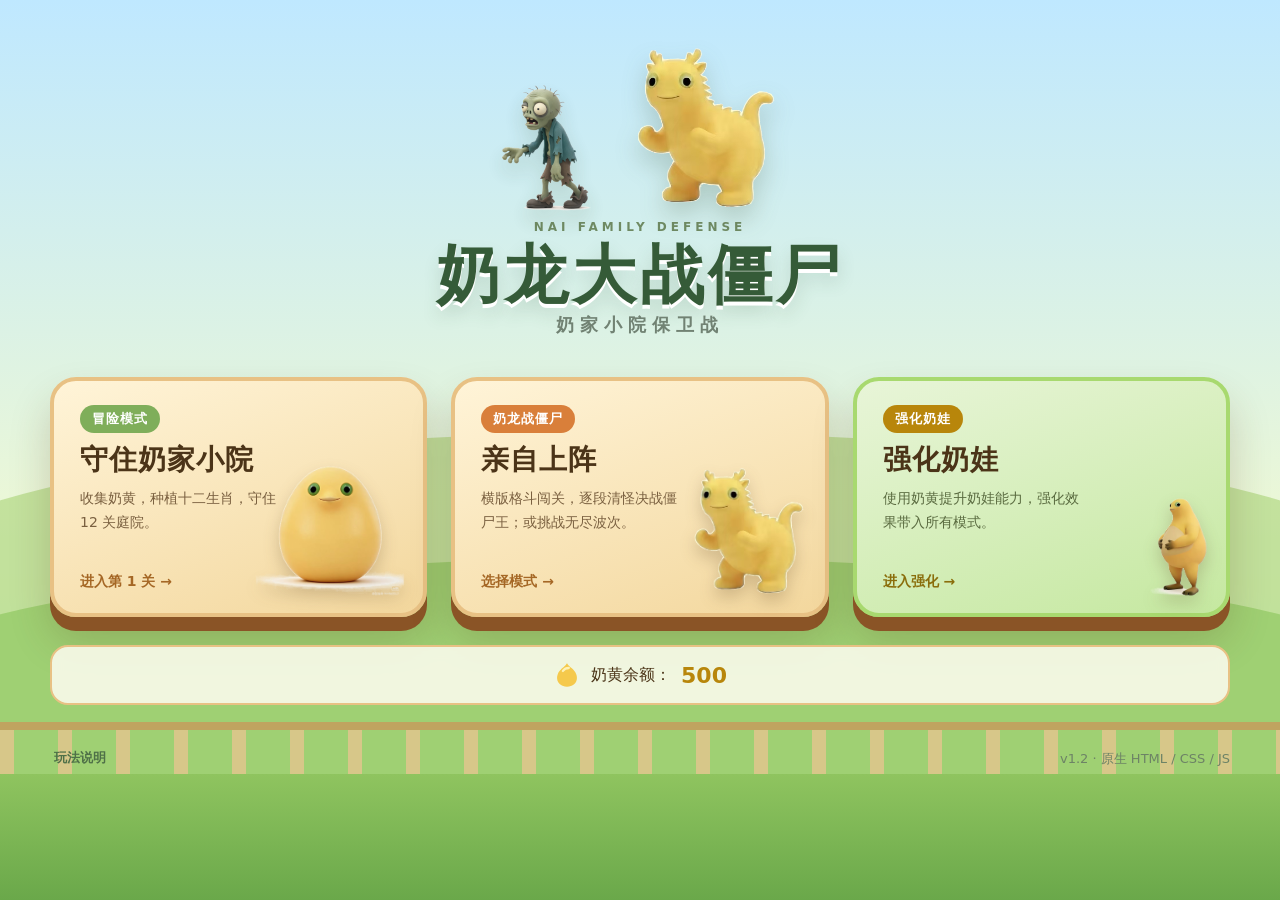
==== src/index.html @ 9e320058 "refactor: 全部代码收进 src/ 目录 - 页面 → src/*.html，样式 → src/css/，脚本 → src/js/，素材整目录 → src/assets/   全部 git m" ====
<!DOCTYPE html>
<html lang="zh-CN">
<head>
  <meta charset="UTF-8">
  <meta name="viewport" content="width=device-width, initial-scale=1.0">
  <meta name="theme-color" content="#dff2c7">
  <title>奶龙大战僵尸 · 奶家小院</title>
  <link rel="stylesheet" href="css/menu.css">
</head>
<body>
  <div class="menu-bg" aria-hidden="true">
    <div class="cloud cloud-a"></div>
    <div class="cloud cloud-b"></div>
    <div class="hill hill-back"></div>
    <div class="hill hill-front"></div>
    <div class="fence"></div>
    <div class="grass"></div>
  </div>

  <main class="menu-shell">
    <header class="hero">
      <div class="hero-cast">
        <img class="hero-zombie" src="assets/zombie.png" alt="僵尸">
        <img class="hero-dragon" src="assets/dragon.png" alt="奶龙">
      </div>
      <p class="eyebrow">NAI FAMILY DEFENSE</p>
      <h1>奶龙大战僵尸</h1>
      <p class="subtitle">奶家小院保卫战</p>
    </header>

    <section class="mode-grid" aria-label="选择模式">
      <a class="mode-card adventure" href="game.html">
        <span class="mode-tag">冒险模式</span>
        <img src="assets/egg.png" alt="">
        <strong>守住奶家小院</strong>
        <p>收集奶黄，种植十二生肖，守住 12 关庭院。</p>
        <span class="mode-cta">进入第 1 关</span>
      </a>

      <button class="mode-card action" id="actionModeCard" type="button" data-open="modeModal">
        <span class="mode-tag">奶龙战僵尸</span>
        <img src="assets/dragon.png" alt="">
        <strong>亲自上阵</strong>
        <p>横版格斗闯关，逐段清怪决战僵尸王；或挑战无尽波次。</p>
        <span class="mode-cta">选择模式</span>
      </button>

      <a class="mode-card upgrade" href="upgrade.html">
        <span class="mode-tag">强化奶娃</span>
        <img src="assets/baby-glance.png" alt="">
        <strong>强化奶娃</strong>
        <p>使用奶黄提升奶娃能力，强化效果带入所有模式。</p>
        <span class="mode-cta">进入强化</span>
      </a>
    </section>

    <div class="custard-banner">
      <svg width="28" height="28" viewBox="0 0 48 48" style="color:#f5c94c"><path d="M24 4c4 7 13 10 16 19 4 12-4 21-16 21S4 35 8 23C11 14 20 11 24 4Z" fill="currentColor"/><path d="M17 17c3-4 7-5 10-5" fill="none" stroke="#fff9c9" stroke-width="4" stroke-linecap="round" opacity=".85"/></svg>
      <span>奶黄余额：</span><strong data-custard-balance>--</strong>
    </div>

    <footer class="menu-footer">
      <button class="text-button" type="button" data-open="helpModal">玩法说明</button>
      <span>v1.2 · 原生 HTML / CSS / JS</span>
    </footer>
  </main>

  <div class="modal" id="modeModal" aria-hidden="true">
    <div class="modal-card">
      <button class="modal-close" type="button" data-close aria-label="关闭">×</button>
      <span class="eyebrow">奶龙战僵尸</span>
      <h2>选择玩法</h2>
      <div class="mode-options">
        <a class="mode-option" href="action-levels.html">
          <strong>闯关模式</strong>
          <span>12 关闯关 · 精英怪 · 僵尸王</span>
        </a>
        <a class="mode-option" href="action.html?mode=endless">
          <strong>无尽模式</strong>
          <span data-best-wave>暂无记录</span>
        </a>
      </div>
      <small>键盘操作 · A/D 移动 · 空格跳跃 · J/K/L 攻击</small>
      <div class="custard-display" style="margin-top: 12px; text-align: center;">
        <span>奶黄余额：</span><strong data-custard-balance>--</strong>
      </div>
    </div>
  </div>
  <div class="modal" id="helpModal" aria-hidden="true">
    <div class="modal-card help-card">
      <button class="modal-close" type="button" data-close aria-label="关闭">×</button>
      <span class="eyebrow">玩法说明</span>
      <h2>两种玩法</h2>
      <div class="help-grid">
        <section>
          <h3>冒险模式</h3>
          <p>点击发光的奶黄收集资源，选择左侧卡牌后点击草地放置。奶娃可清空一行，空格暂停，数字 1 / 2 切换速度。</p>
        </section>
        <section>
          <h3>奶龙战僵尸</h3>
          <p>A/D 移动，空格跳跃，J 普攻三连，K 重击，L 音波，Shift 冲刺，Esc 暂停。击杀敌人升级并三选一强化；闯关终点是僵尸王，无尽模式波次无限增强。</p>
        </section>
      </div>
    </div>
  </div>

  <script src="js/progress.js"></script>
  <script src="js/menu.js"></script>
</body>
</html>
---- src/css/menu.css ----
:root {
  --ink: #294433;
  --muted: #718273;
  --green: #558b47;
  --deep-green: #376b3d;
  --lime: #a8d96f;
  --cream: #fffdf3;
  --yellow: #f5c94c;
  --orange: #eaa638;
  --wood: #b97a3d;
  --wood-dark: #8a5426;
}

* { box-sizing: border-box; }

body {
  margin: 0;
  min-width: 1024px;
  min-height: 100vh;
  color: var(--ink);
  font-family: "Microsoft YaHei", "PingFang SC", system-ui, sans-serif;
  background: linear-gradient(180deg, #bfe8ff 0%, #eaf7d8 55%, #cdeaa9 100%);
  overflow-x: auto;
  user-select: none;
}

button { font: inherit; }
button:focus-visible, a:focus-visible { outline: 3px solid rgba(239, 180, 48, .8); outline-offset: 4px; }

.menu-bg { position: fixed; inset: 0; overflow: hidden; pointer-events: none; }
.cloud { position: absolute; height: 90px; border-radius: 50%; background: rgba(255, 255, 255, .85); filter: blur(1px); animation: drift 40s linear infinite; }
.cloud-a { width: 280px; top: 12%; left: -300px; }
.cloud-b { width: 360px; height: 110px; top: 30%; left: -380px; animation-delay: -18s; opacity: .7; }
.hill { position: absolute; left: -10%; right: -10%; border-radius: 50% 50% 0 0; }
.hill-back { bottom: 18%; height: 34%; background: #b9dd8f; opacity: .8; }
.hill-front { bottom: 10%; height: 28%; background: #9fd073; }
.fence { position: absolute; left: 0; right: 0; bottom: 12%; height: 70px; background: repeating-linear-gradient(90deg, #e6c58f 0 14px, transparent 14px 58px); border-top: 8px solid #c99a5c; opacity: .8; }
.grass { position: absolute; left: 0; right: 0; bottom: 0; height: 14%; background: linear-gradient(180deg, #8fc45f, #6aa84a); }

.menu-shell { position: relative; z-index: 1; width: min(1180px, calc(100% - 48px)); margin: 0 auto; padding: 42px 0 32px; }

.hero { text-align: center; position: relative; }
.hero-cast { display: flex; justify-content: center; align-items: flex-end; gap: 40px; height: 170px; margin-bottom: 8px; }
.hero-dragon { height: 168px; filter: drop-shadow(0 12px 12px rgba(63, 84, 45, .22)); animation: bob 2.4s ease-in-out infinite; }
.hero-zombie { height: 128px; opacity: .9; filter: drop-shadow(0 10px 10px rgba(63, 84, 45, .18)); animation: bob 2.8s ease-in-out infinite reverse; }
.eyebrow { margin: 0; font-size: 12px; letter-spacing: 4px; font-weight: 800; color: #6f8a63; }
.hero h1 { margin: 8px 0 4px; font-size: 64px; line-height: 1.05; letter-spacing: 4px; color: #355b38; text-shadow: 0 4px 0 #fff, 0 10px 18px rgba(53, 91, 56, .18); }
.subtitle { margin: 0; font-size: 18px; font-weight: 700; color: #718273; letter-spacing: 6px; }

.mode-grid { display: grid; grid-template-columns: repeat(3, minmax(0, 1fr)); gap: 24px; margin: 40px auto 0; }
.mode-card {
  position: relative;
  display: flex;
  flex-direction: column;
  align-items: flex-start;
  gap: 8px;
  min-height: 240px;
  padding: 24px 26px 22px;
  border-radius: 26px;
  border: 4px solid #e8c184;
  background: linear-gradient(160deg, #fff4d8, #f3d79d);
  box-shadow: 0 14px 0 var(--wood-dark), 0 24px 40px rgba(80, 56, 23, .22);
  color: #4b3418;
  text-align: left;
  cursor: pointer;
  text-decoration: none;
  transition: transform .18s ease, box-shadow .18s ease;
}
.mode-card:hover { transform: translateY(-6px); box-shadow: 0 20px 0 var(--wood-dark), 0 30px 50px rgba(80, 56, 23, .26); }
.mode-card:active { transform: translateY(4px); box-shadow: 0 8px 0 var(--wood-dark), 0 14px 24px rgba(80, 56, 23, .22); }
.mode-card img { position: absolute; right: 18px; bottom: 16px; height: 132px; object-fit: contain; filter: drop-shadow(0 8px 8px rgba(80, 56, 23, .22)); }
.mode-tag { display: inline-block; padding: 5px 12px; border-radius: 999px; background: #7fae5a; color: #fff; font-size: 13px; font-weight: 800; letter-spacing: 1px; }
.mode-card.action .mode-tag { background: #d97f3a; }
.mode-card.upgrade { background: linear-gradient(160deg, #e8f5d8, #c5e8a0); border-color: #a8d96f; }
.mode-card.upgrade .mode-tag { background: #b8860b; }
.mode-card.upgrade p { color: #5a6b40; }
.mode-card.upgrade .mode-cta { color: #8a6d0b; }
.mode-card.upgrade img { height: 100px; }
.mode-card strong { font-size: 28px; letter-spacing: 1px; }
.mode-card p { margin: 0; max-width: 62%; font-size: 14px; line-height: 1.7; color: #7a6040; }
.mode-cta { margin-top: auto; font-size: 14px; font-weight: 800; color: #a56725; }
.mode-cta::after { content: " →"; }

.menu-footer { display: flex; align-items: center; justify-content: space-between; margin-top: 36px; color: #6d8366; font-size: 13px; }
.custard-banner { display: flex; align-items: center; justify-content: center; gap: 10px; margin-top: 28px; padding: 14px 24px; border-radius: 18px; background: rgba(255,253,243,.85); border: 2px solid #e8c184; font-size: 16px; color: #4b3418; backdrop-filter: blur(6px); }
.custard-banner strong { font-size: 22px; color: #b8860b; min-width: 40px; text-align: right; }
.text-button { border: 0; background: transparent; color: #4f7048; font-weight: 800; cursor: pointer; padding: 8px 4px; border-bottom: 2px solid transparent; }
.text-button:hover { border-bottom-color: #7fae5a; }
.upgrade-entry { text-decoration: none; color: #b8860b; font-weight: 800; }
.upgrade-entry:hover { border-bottom-color: #b8860b; color: #9a7209; }

.modal { position: fixed; inset: 0; z-index: 20; display: flex; align-items: center; justify-content: center; background: rgba(36, 55, 34, .45); backdrop-filter: blur(6px); opacity: 0; visibility: hidden; transition: opacity .2s ease, visibility .2s ease; }
.modal.visible { opacity: 1; visibility: visible; }
.modal-card { position: relative; width: min(560px, calc(100vw - 48px)); padding: 30px 32px 26px; border-radius: 26px; background: var(--cream); border: 3px solid #e8c184; box-shadow: 0 24px 60px rgba(30, 45, 28, .3); }
.modal-card h2 { margin: 6px 0 18px; font-size: 30px; color: #355b38; }
.modal-close { position: absolute; top: 12px; right: 16px; width: 38px; height: 38px; border: 0; border-radius: 12px; background: #efe7cd; color: #6f5a35; font-size: 22px; cursor: pointer; }
.modal-close:hover { background: #e6d9b4; }
.mode-options { display: grid; gap: 14px; }
.mode-option { display: flex; flex-direction: column; gap: 4px; padding: 18px 20px; border-radius: 18px; background: linear-gradient(135deg, #fff8dd, #f6e6b9); border: 2px solid #ecd39a; color: #4b3418; text-decoration: none; transition: transform .16s ease, border-color .16s ease; }
.mode-option:hover { transform: translateX(4px); border-color: #d99a3f; }
.mode-option strong { font-size: 20px; }
.mode-option span { font-size: 13px; color: #806943; }
.modal-card small { display: block; margin-top: 18px; color: #8a8f7d; font-size: 12px; }
.help-card { width: min(760px, calc(100vw - 48px)); }
.help-grid { display: grid; grid-template-columns: repeat(2, minmax(0, 1fr)); gap: 20px; }
.help-grid section { padding: 16px 18px; border-radius: 16px; background: #f5f1e2; }
.help-grid h3 { margin: 0 0 8px; font-size: 17px; color: #4a6b42; }
.help-grid p { margin: 0; font-size: 13px; line-height: 1.8; color: #6f7c69; }

@keyframes drift { from { transform: translateX(0); } to { transform: translateX(calc(100vw + 400px)); } }
@keyframes bob { 0%, 100% { transform: translateY(0); } 50% { transform: translateY(-10px); } }
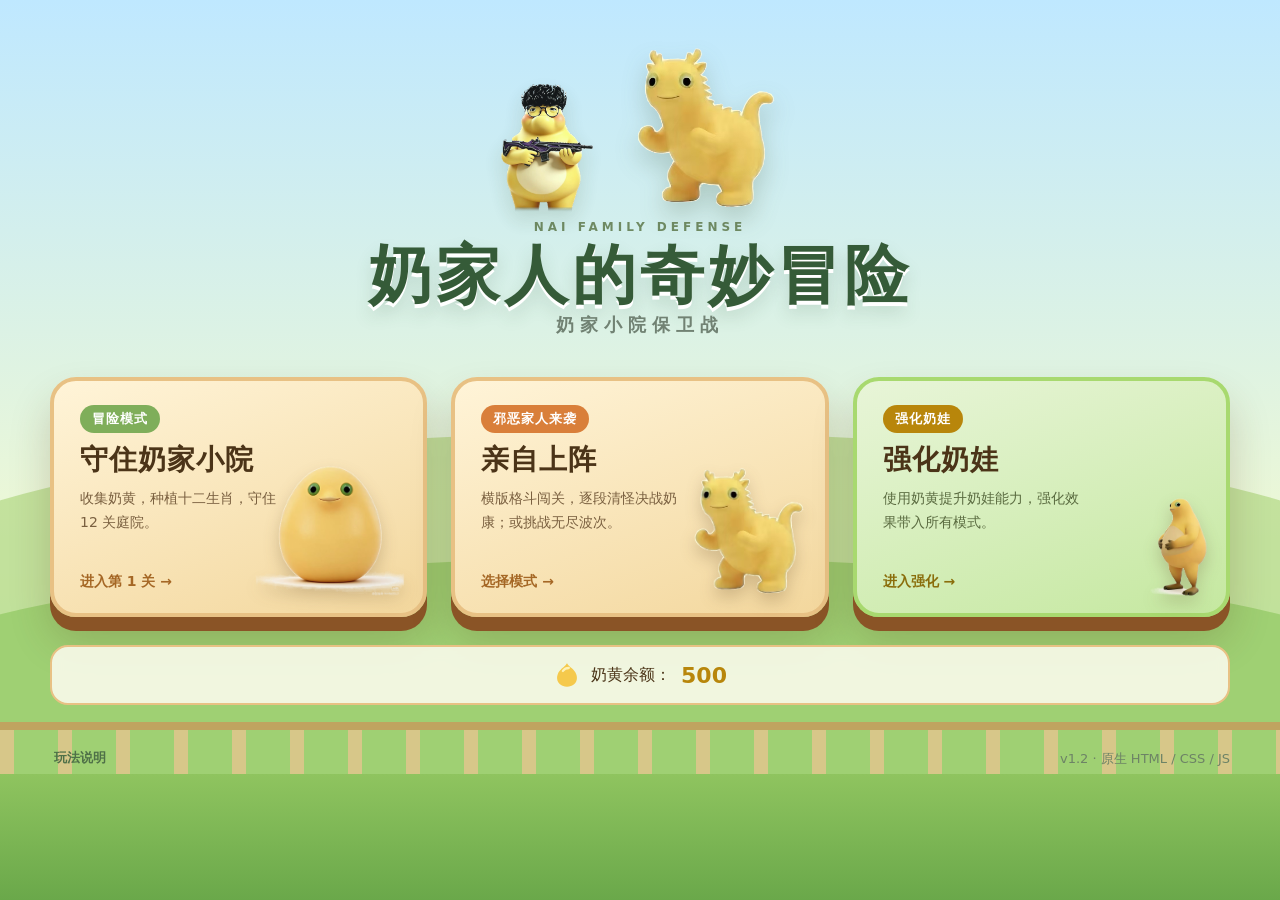
==== commit fe267308: "feat: 玩家可见文案改用邪恶家人称呼，标题改为奶家人的奇妙冒险" ====
--- a/src/index.html
+++ b/src/index.html
@@ -4,7 +4,7 @@
   <meta charset="UTF-8">
   <meta name="viewport" content="width=device-width, initial-scale=1.0">
   <meta name="theme-color" content="#dff2c7">
-  <title>奶龙大战僵尸 · 奶家小院</title>
+  <title>奶家人的奇妙冒险</title>
   <link rel="stylesheet" href="css/menu.css">
 </head>
 <body>
@@ -20,11 +20,11 @@
   <main class="menu-shell">
     <header class="hero">
       <div class="hero-cast">
-        <img class="hero-zombie" src="assets/zombie.png" alt="僵尸">
+        <img class="hero-zombie" src="assets/enemies/naikang.png" alt="奶康">
         <img class="hero-dragon" src="assets/dragon.png" alt="奶龙">
       </div>
       <p class="eyebrow">NAI FAMILY DEFENSE</p>
-      <h1>奶龙大战僵尸</h1>
+      <h1>奶家人的奇妙冒险</h1>
       <p class="subtitle">奶家小院保卫战</p>
     </header>
 
@@ -38,10 +38,10 @@
       </a>
 
       <button class="mode-card action" id="actionModeCard" type="button" data-open="modeModal">
-        <span class="mode-tag">奶龙战僵尸</span>
+        <span class="mode-tag">邪恶家人来袭</span>
         <img src="assets/dragon.png" alt="">
         <strong>亲自上阵</strong>
-        <p>横版格斗闯关，逐段清怪决战僵尸王；或挑战无尽波次。</p>
+        <p>横版格斗闯关，逐段清怪决战奶康；或挑战无尽波次。</p>
         <span class="mode-cta">选择模式</span>
       </button>
 
@@ -68,12 +68,12 @@
   <div class="modal" id="modeModal" aria-hidden="true">
     <div class="modal-card">
       <button class="modal-close" type="button" data-close aria-label="关闭">×</button>
-      <span class="eyebrow">奶龙战僵尸</span>
+      <span class="eyebrow">邪恶家人</span>
       <h2>选择玩法</h2>
       <div class="mode-options">
         <a class="mode-option" href="action-levels.html">
           <strong>闯关模式</strong>
-          <span>12 关闯关 · 精英怪 · 僵尸王</span>
+          <span>12 关闯关 · 精英怪 · 奶康</span>
         </a>
         <a class="mode-option" href="action.html?mode=endless">
           <strong>无尽模式</strong>
@@ -97,8 +97,8 @@
           <p>点击发光的奶黄收集资源，选择左侧卡牌后点击草地放置。奶娃可清空一行，空格暂停，数字 1 / 2 切换速度。</p>
         </section>
         <section>
-          <h3>奶龙战僵尸</h3>
-          <p>A/D 移动，空格跳跃，J 普攻三连，K 重击，L 音波，Shift 冲刺，Esc 暂停。击杀敌人升级并三选一强化；闯关终点是僵尸王，无尽模式波次无限增强。</p>
+          <h3>奶家人的奇妙冒险</h3>
+          <p>A/D 移动，空格跳跃，J 普攻三连，K 重击，L 音波，Shift 冲刺，Esc 暂停。击杀敌人升级并三选一强化；闯关终点是奶康，无尽模式波次无限增强。</p>
         </section>
       </div>
     </div>
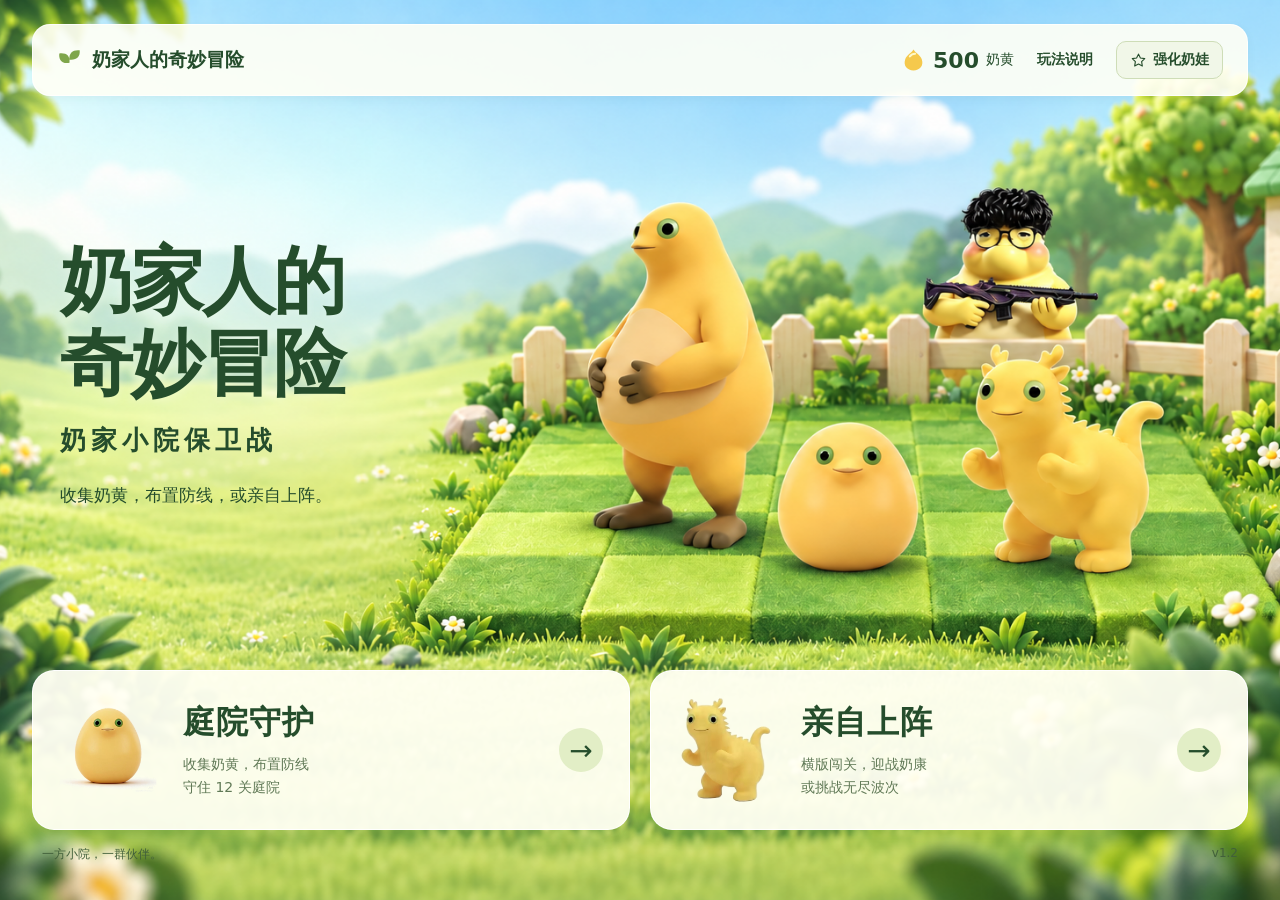
==== commit b98e418b: "style: 首页采用庭院主舞台并添加 README 宣传图" ====
--- a/src/index.html
+++ b/src/index.html
@@ -8,60 +8,48 @@
   <link rel="stylesheet" href="css/menu.css">
 </head>
 <body>
-  <div class="menu-bg" aria-hidden="true">
-    <div class="cloud cloud-a"></div>
-    <div class="cloud cloud-b"></div>
-    <div class="hill hill-back"></div>
-    <div class="hill hill-front"></div>
-    <div class="fence"></div>
-    <div class="grass"></div>
-  </div>
+  <div class="menu-bg" aria-hidden="true"></div>
 
   <main class="menu-shell">
+    <header class="site-header">
+      <a class="wordmark" href="index.html" aria-label="奶家人的奇妙冒险首页">
+        <svg viewBox="0 0 32 32" aria-hidden="true"><path d="M16 27V15M16 19C5 21 2 13 3 7c9-1 14 3 13 12Zm0-4C15 6 21 2 29 3c1 8-4 13-13 12Z" fill="currentColor"/></svg>
+        <span>奶家人的奇妙冒险</span>
+      </a>
+      <nav class="header-actions" aria-label="首页工具">
+        <div class="custard-balance" aria-label="奶黄余额">
+          <svg viewBox="0 0 48 48" aria-hidden="true"><path d="M24 4c4 7 13 10 16 19 4 12-4 21-16 21S4 35 8 23C11 14 20 11 24 4Z" fill="currentColor"/><path d="M17 17c3-4 7-5 10-5" fill="none" stroke="#fff9c9" stroke-width="4" stroke-linecap="round"/></svg>
+          <strong data-custard-balance>--</strong><span>奶黄</span>
+        </div>
+        <button class="text-button" type="button" data-open="helpModal">玩法说明</button>
+        <a class="upgrade-entry" href="upgrade.html"><svg viewBox="0 0 24 24" aria-hidden="true"><path d="m12 3 2.7 5.5 6.1.9-4.4 4.3 1 6.1-5.4-2.9-5.4 2.9 1-6.1-4.4-4.3 6.1-.9Z" fill="none" stroke="currentColor" stroke-width="1.6" stroke-linejoin="round"/></svg>强化奶娃</a>
+      </nav>
+    </header>
     <header class="hero">
-      <div class="hero-cast">
-        <img class="hero-zombie" src="assets/enemies/naikang.png" alt="奶康">
-        <img class="hero-dragon" src="assets/dragon.png" alt="奶龙">
+      <div class="hero-copy">
+        <h1>奶家人的<br>奇妙冒险</h1>
+        <p class="subtitle">奶家小院保卫战</p>
+        <p class="hero-description">收集奶黄，布置防线，或亲自上阵。</p>
       </div>
-      <p class="eyebrow">NAI FAMILY DEFENSE</p>
-      <h1>奶家人的奇妙冒险</h1>
-      <p class="subtitle">奶家小院保卫战</p>
     </header>
 
     <section class="mode-grid" aria-label="选择模式">
       <a class="mode-card adventure" href="game.html">
-        <span class="mode-tag">冒险模式</span>
         <img src="assets/egg.png" alt="">
-        <strong>守住奶家小院</strong>
-        <p>收集奶黄，种植十二生肖，守住 12 关庭院。</p>
-        <span class="mode-cta">进入第 1 关</span>
+        <div class="mode-copy"><strong>庭院守护</strong><p>收集奶黄，布置防线<br>守住 12 关庭院</p></div>
+        <span class="mode-arrow" aria-hidden="true">→</span>
       </a>
 
       <button class="mode-card action" id="actionModeCard" type="button" data-open="modeModal">
-        <span class="mode-tag">邪恶家人来袭</span>
         <img src="assets/dragon.png" alt="">
-        <strong>亲自上阵</strong>
-        <p>横版格斗闯关，逐段清怪决战奶康；或挑战无尽波次。</p>
-        <span class="mode-cta">选择模式</span>
+        <div class="mode-copy"><strong>亲自上阵</strong><p>横版闯关，迎战奶康<br>或挑战无尽波次</p></div>
+        <span class="mode-arrow" aria-hidden="true">→</span>
       </button>
-
-      <a class="mode-card upgrade" href="upgrade.html">
-        <span class="mode-tag">强化奶娃</span>
-        <img src="assets/baby-glance.png" alt="">
-        <strong>强化奶娃</strong>
-        <p>使用奶黄提升奶娃能力，强化效果带入所有模式。</p>
-        <span class="mode-cta">进入强化</span>
-      </a>
     </section>
 
-    <div class="custard-banner">
-      <svg width="28" height="28" viewBox="0 0 48 48" style="color:#f5c94c"><path d="M24 4c4 7 13 10 16 19 4 12-4 21-16 21S4 35 8 23C11 14 20 11 24 4Z" fill="currentColor"/><path d="M17 17c3-4 7-5 10-5" fill="none" stroke="#fff9c9" stroke-width="4" stroke-linecap="round" opacity=".85"/></svg>
-      <span>奶黄余额：</span><strong data-custard-balance>--</strong>
-    </div>
-
     <footer class="menu-footer">
-      <button class="text-button" type="button" data-open="helpModal">玩法说明</button>
-      <span>v1.2 · 原生 HTML / CSS / JS</span>
+      <span>一方小院，一群伙伴。</span>
+      <span>v1.2</span>
     </footer>
   </main>
 
--- a/src/css/menu.css
+++ b/src/css/menu.css
@@ -1,111 +1,75 @@
-:root {
-  --ink: #294433;
-  --muted: #718273;
-  --green: #558b47;
-  --deep-green: #376b3d;
-  --lime: #a8d96f;
-  --cream: #fffdf3;
-  --yellow: #f5c94c;
-  --orange: #eaa638;
-  --wood: #b97a3d;
-  --wood-dark: #8a5426;
+:root { --ink:#254d2c; --muted:#607956; --green:#568747; --cream:#fffff3; --yellow:#ffe16b; }
+* { box-sizing:border-box; }
+body { margin:0; min-width:320px; min-height:100svh; position:relative; background:#cce4a1; color:var(--ink); font-family:"Microsoft YaHei","PingFang SC",system-ui,sans-serif; }
+button,a { -webkit-tap-highlight-color:transparent; }
+button { font:inherit; cursor:pointer; }
+a { color:inherit; }
+button:focus-visible,a:focus-visible { outline:3px solid #527b37; outline-offset:5px; }
+.menu-bg { position:absolute; z-index:-1; inset:0; background:url("../assets/menu-courtyard.png") center center / cover no-repeat; pointer-events:none; }
+.menu-shell { width:min(1360px,calc(100% - 64px)); margin:0 auto; padding:24px 0 14px; }
+.site-header { min-height:72px; padding:14px 24px; display:flex; align-items:center; justify-content:space-between; gap:20px; background:rgba(255,255,246,.91); border:1px solid rgba(255,255,255,.8); border-radius:18px; box-shadow:0 3px 10px rgba(45,79,30,.05); }
+.wordmark { display:inline-flex; align-items:center; gap:10px; font-size:19px; font-weight:800; text-decoration:none; white-space:nowrap; }
+.wordmark svg { width:25px; height:25px; color:#7fa64b; flex-shrink:0; }
+.header-actions { display:flex; align-items:center; gap:23px; }
+.custard-balance { display:flex; align-items:center; gap:7px; white-space:nowrap; font-size:14px; }
+.custard-balance svg { width:25px; height:28px; color:#f5c94c; }
+.custard-balance strong { font-size:22px; font-variant-numeric:tabular-nums; }
+.text-button { border:0; padding:8px 0; background:transparent; color:var(--ink); font-size:14px; font-weight:700; white-space:nowrap; }
+.text-button:hover { color:#6e923d; }
+.upgrade-entry { display:inline-flex; align-items:center; gap:6px; padding:9px 13px; border:1px solid #ceddb7; border-radius:10px; font-size:14px; font-weight:700; text-decoration:none; background:#f1f7e8; white-space:nowrap; transition:background .18s ease; }
+.upgrade-entry svg { width:17px; height:17px; }
+.upgrade-entry:hover { background:#e1edce; }
+.hero { min-height:clamp(350px,calc(100svh - 326px),700px); display:flex; align-items:center; padding:26px 28px 42px; }
+.hero-copy { max-width:50%; }
+.hero h1 { margin:0; font-size:clamp(58px,5.7vw,88px); line-height:1.13; letter-spacing:-2px; font-weight:900; text-shadow:0 2px 10px rgba(255,255,240,.35); }
+.subtitle { margin:18px 0 0; font-size:clamp(20px,2vw,28px); letter-spacing:5px; font-weight:700; }
+.hero-description { margin:22px 0 0; font-size:17px; line-height:1.8; font-weight:500; }
+.mode-grid { display:grid; grid-template-columns:repeat(2,minmax(0,1fr)); gap:20px; }
+.mode-card { min-width:0; min-height:160px; padding:20px 26px; display:flex; align-items:center; gap:26px; border:1px solid rgba(255,255,255,.95); border-radius:22px; background:rgba(255,255,243,.95); box-shadow:0 5px 18px rgba(59,89,30,.09); color:var(--ink); text-decoration:none; text-align:left; transition:transform .2s ease,background .2s ease,box-shadow .2s ease; }
+.mode-card:hover { transform:translateY(-4px); background:#fffff6; box-shadow:0 9px 24px rgba(59,89,30,.15); }
+.mode-card:active { transform:translateY(-1px); }
+.mode-card img { flex:0 0 98px; width:98px; height:110px; object-fit:contain; }
+.mode-copy { flex:1; min-width:0; }
+.mode-copy strong { font-size:clamp(25px,2.5vw,34px); font-weight:800; letter-spacing:1px; }
+.mode-copy p { margin:8px 0 0; font-size:14px; line-height:1.65; color:var(--muted); }
+.mode-arrow { flex-shrink:0; width:44px; height:44px; display:grid; place-items:center; border-radius:50%; background:#e2eec6; font-size:28px; font-weight:500; }
+.menu-footer { display:flex; justify-content:space-between; gap:16px; padding:16px 10px 0; font-size:12px; color:#42603a; }
+.modal { position:fixed; inset:0; z-index:20; display:flex; align-items:center; justify-content:center; padding:20px; background:rgba(27,49,28,.38); backdrop-filter:blur(5px); opacity:0; visibility:hidden; transition:opacity .18s ease,visibility .18s ease; }
+.modal.visible { opacity:1; visibility:visible; }
+.modal-card { position:relative; width:min(540px,100%); max-height:calc(100svh - 40px); overflow-y:auto; padding:32px; border-radius:24px; background:var(--cream); border:1px solid #e0e9d0; box-shadow:0 24px 70px rgba(30,49,23,.2); }
+.eyebrow { font-size:12px; color:var(--muted); }
+.modal-card h2 { margin:8px 0 22px; font-size:30px; }
+.modal-close { position:absolute; top:14px; right:14px; width:34px; height:34px; border:0; border-radius:10px; background:#edf2e3; color:#526d43; font-size:24px; }
+.modal-close:hover { background:#dee9cc; }
+.mode-options { display:grid; gap:12px; }
+.mode-option { display:flex; flex-direction:column; gap:7px; padding:20px; border:1px solid #d5e1bf; border-radius:15px; background:#f0f6e6; text-decoration:none; transition:border-color .18s ease,background .18s ease; }
+.mode-option:hover { border-color:#7fa34f; background:#e8f1d9; }
+.mode-option strong { font-size:21px; }
+.mode-option span { color:var(--muted); font-size:13px; }
+.modal-card small { display:block; margin-top:20px; color:var(--muted); font-size:12px; line-height:1.8; }
+.custard-display { font-size:14px; color:var(--muted); }
+.help-card { width:min(730px,100%); }
+.help-grid { display:grid; grid-template-columns:repeat(2,minmax(0,1fr)); gap:16px; }
+.help-grid section { padding:18px; border-radius:14px; background:#f0f5e7; }
+.help-grid h3 { margin:0 0 8px; font-size:17px; }
+.help-grid p { margin:0; font-size:14px; color:var(--muted); line-height:1.8; }
+@media(min-width:1700px) { .menu-shell { width:min(1520px,calc(100% - 96px)); } .hero h1 { font-size:96px; } }
+@media(max-width:1000px) {
+ .menu-shell { width:calc(100% - 40px); padding-top:20px; } .site-header { padding:14px 18px; } .header-actions { gap:14px; }
+ .wordmark { font-size:16px; gap:6px; } .wordmark svg { width:20px; } .hero { padding-left:16px; } .hero h1 { font-size:64px; } .hero-description { font-size:15px; }
+ .mode-card { padding:18px; gap:16px; } .mode-card img { flex-basis:72px; width:72px; height:96px; } .mode-copy strong { font-size:27px; } .mode-arrow { width:36px; height:36px; font-size:24px; }
 }
-
-* { box-sizing: border-box; }
-
-body {
-  margin: 0;
-  min-width: 1024px;
-  min-height: 100vh;
-  color: var(--ink);
-  font-family: "Microsoft YaHei", "PingFang SC", system-ui, sans-serif;
-  background: linear-gradient(180deg, #bfe8ff 0%, #eaf7d8 55%, #cdeaa9 100%);
-  overflow-x: auto;
-  user-select: none;
+@media(max-width:700px) {
+ .menu-shell { width:calc(100% - 28px); padding-top:14px; } .site-header { flex-wrap:wrap; gap:12px; padding:13px 16px; border-radius:15px; }
+ .wordmark { font-size:16px; } .header-actions { width:100%; justify-content:space-between; gap:10px; }
+ .custard-balance strong { font-size:19px; } .custard-balance svg { width:20px; } .text-button,.upgrade-entry { font-size:12px; } .upgrade-entry { padding:7px 10px; }
+ .menu-bg { background-image:linear-gradient(180deg,#cce4a1 0,#d3ebbc 130px,rgba(211,235,188,.94) 210px,transparent 360px,transparent 85%,#cce4a1 100%),url("../assets/menu-courtyard.png"); background-size:100% 100%,auto 650px; background-position:center,62% 155px; } .hero { min-height:480px; padding:30px 8px 0; align-items:flex-start; }
+ .hero-copy { max-width:100%; } .hero h1 { font-size:clamp(43px,11vw,66px); line-height:1.12; letter-spacing:-1px; }
+ .subtitle { font-size:18px; letter-spacing:3px; margin-top:12px; }
+ .hero-description { margin-top:12px; font-size:13px; padding:5px 8px; margin-left:-8px; border-radius:8px; background:rgba(246,255,233,.72); }
+ .mode-grid { gap:12px; } .mode-card { min-height:192px; padding:18px 12px; flex-wrap:wrap; justify-content:center; gap:7px; }
+ .mode-card img { height:62px; width:62px; flex-basis:62px; } .mode-copy { flex-basis:100%; text-align:center; }
+ .mode-copy strong { font-size:23px; letter-spacing:0; } .mode-copy p { margin-top:5px; font-size:11px; line-height:1.65; } .mode-arrow { display:none; }
+ .menu-footer { font-size:11px; padding:15px 2px 3px; } .modal-card { padding:28px 22px; } .help-grid { grid-template-columns:1fr; }
 }
-
-button { font: inherit; }
-button:focus-visible, a:focus-visible { outline: 3px solid rgba(239, 180, 48, .8); outline-offset: 4px; }
-
-.menu-bg { position: fixed; inset: 0; overflow: hidden; pointer-events: none; }
-.cloud { position: absolute; height: 90px; border-radius: 50%; background: rgba(255, 255, 255, .85); filter: blur(1px); animation: drift 40s linear infinite; }
-.cloud-a { width: 280px; top: 12%; left: -300px; }
-.cloud-b { width: 360px; height: 110px; top: 30%; left: -380px; animation-delay: -18s; opacity: .7; }
-.hill { position: absolute; left: -10%; right: -10%; border-radius: 50% 50% 0 0; }
-.hill-back { bottom: 18%; height: 34%; background: #b9dd8f; opacity: .8; }
-.hill-front { bottom: 10%; height: 28%; background: #9fd073; }
-.fence { position: absolute; left: 0; right: 0; bottom: 12%; height: 70px; background: repeating-linear-gradient(90deg, #e6c58f 0 14px, transparent 14px 58px); border-top: 8px solid #c99a5c; opacity: .8; }
-.grass { position: absolute; left: 0; right: 0; bottom: 0; height: 14%; background: linear-gradient(180deg, #8fc45f, #6aa84a); }
-
-.menu-shell { position: relative; z-index: 1; width: min(1180px, calc(100% - 48px)); margin: 0 auto; padding: 42px 0 32px; }
-
-.hero { text-align: center; position: relative; }
-.hero-cast { display: flex; justify-content: center; align-items: flex-end; gap: 40px; height: 170px; margin-bottom: 8px; }
-.hero-dragon { height: 168px; filter: drop-shadow(0 12px 12px rgba(63, 84, 45, .22)); animation: bob 2.4s ease-in-out infinite; }
-.hero-zombie { height: 128px; opacity: .9; filter: drop-shadow(0 10px 10px rgba(63, 84, 45, .18)); animation: bob 2.8s ease-in-out infinite reverse; }
-.eyebrow { margin: 0; font-size: 12px; letter-spacing: 4px; font-weight: 800; color: #6f8a63; }
-.hero h1 { margin: 8px 0 4px; font-size: 64px; line-height: 1.05; letter-spacing: 4px; color: #355b38; text-shadow: 0 4px 0 #fff, 0 10px 18px rgba(53, 91, 56, .18); }
-.subtitle { margin: 0; font-size: 18px; font-weight: 700; color: #718273; letter-spacing: 6px; }
-
-.mode-grid { display: grid; grid-template-columns: repeat(3, minmax(0, 1fr)); gap: 24px; margin: 40px auto 0; }
-.mode-card {
-  position: relative;
-  display: flex;
-  flex-direction: column;
-  align-items: flex-start;
-  gap: 8px;
-  min-height: 240px;
-  padding: 24px 26px 22px;
-  border-radius: 26px;
-  border: 4px solid #e8c184;
-  background: linear-gradient(160deg, #fff4d8, #f3d79d);
-  box-shadow: 0 14px 0 var(--wood-dark), 0 24px 40px rgba(80, 56, 23, .22);
-  color: #4b3418;
-  text-align: left;
-  cursor: pointer;
-  text-decoration: none;
-  transition: transform .18s ease, box-shadow .18s ease;
-}
-.mode-card:hover { transform: translateY(-6px); box-shadow: 0 20px 0 var(--wood-dark), 0 30px 50px rgba(80, 56, 23, .26); }
-.mode-card:active { transform: translateY(4px); box-shadow: 0 8px 0 var(--wood-dark), 0 14px 24px rgba(80, 56, 23, .22); }
-.mode-card img { position: absolute; right: 18px; bottom: 16px; height: 132px; object-fit: contain; filter: drop-shadow(0 8px 8px rgba(80, 56, 23, .22)); }
-.mode-tag { display: inline-block; padding: 5px 12px; border-radius: 999px; background: #7fae5a; color: #fff; font-size: 13px; font-weight: 800; letter-spacing: 1px; }
-.mode-card.action .mode-tag { background: #d97f3a; }
-.mode-card.upgrade { background: linear-gradient(160deg, #e8f5d8, #c5e8a0); border-color: #a8d96f; }
-.mode-card.upgrade .mode-tag { background: #b8860b; }
-.mode-card.upgrade p { color: #5a6b40; }
-.mode-card.upgrade .mode-cta { color: #8a6d0b; }
-.mode-card.upgrade img { height: 100px; }
-.mode-card strong { font-size: 28px; letter-spacing: 1px; }
-.mode-card p { margin: 0; max-width: 62%; font-size: 14px; line-height: 1.7; color: #7a6040; }
-.mode-cta { margin-top: auto; font-size: 14px; font-weight: 800; color: #a56725; }
-.mode-cta::after { content: " →"; }
-
-.menu-footer { display: flex; align-items: center; justify-content: space-between; margin-top: 36px; color: #6d8366; font-size: 13px; }
-.custard-banner { display: flex; align-items: center; justify-content: center; gap: 10px; margin-top: 28px; padding: 14px 24px; border-radius: 18px; background: rgba(255,253,243,.85); border: 2px solid #e8c184; font-size: 16px; color: #4b3418; backdrop-filter: blur(6px); }
-.custard-banner strong { font-size: 22px; color: #b8860b; min-width: 40px; text-align: right; }
-.text-button { border: 0; background: transparent; color: #4f7048; font-weight: 800; cursor: pointer; padding: 8px 4px; border-bottom: 2px solid transparent; }
-.text-button:hover { border-bottom-color: #7fae5a; }
-.upgrade-entry { text-decoration: none; color: #b8860b; font-weight: 800; }
-.upgrade-entry:hover { border-bottom-color: #b8860b; color: #9a7209; }
-
-.modal { position: fixed; inset: 0; z-index: 20; display: flex; align-items: center; justify-content: center; background: rgba(36, 55, 34, .45); backdrop-filter: blur(6px); opacity: 0; visibility: hidden; transition: opacity .2s ease, visibility .2s ease; }
-.modal.visible { opacity: 1; visibility: visible; }
-.modal-card { position: relative; width: min(560px, calc(100vw - 48px)); padding: 30px 32px 26px; border-radius: 26px; background: var(--cream); border: 3px solid #e8c184; box-shadow: 0 24px 60px rgba(30, 45, 28, .3); }
-.modal-card h2 { margin: 6px 0 18px; font-size: 30px; color: #355b38; }
-.modal-close { position: absolute; top: 12px; right: 16px; width: 38px; height: 38px; border: 0; border-radius: 12px; background: #efe7cd; color: #6f5a35; font-size: 22px; cursor: pointer; }
-.modal-close:hover { background: #e6d9b4; }
-.mode-options { display: grid; gap: 14px; }
-.mode-option { display: flex; flex-direction: column; gap: 4px; padding: 18px 20px; border-radius: 18px; background: linear-gradient(135deg, #fff8dd, #f6e6b9); border: 2px solid #ecd39a; color: #4b3418; text-decoration: none; transition: transform .16s ease, border-color .16s ease; }
-.mode-option:hover { transform: translateX(4px); border-color: #d99a3f; }
-.mode-option strong { font-size: 20px; }
-.mode-option span { font-size: 13px; color: #806943; }
-.modal-card small { display: block; margin-top: 18px; color: #8a8f7d; font-size: 12px; }
-.help-card { width: min(760px, calc(100vw - 48px)); }
-.help-grid { display: grid; grid-template-columns: repeat(2, minmax(0, 1fr)); gap: 20px; }
-.help-grid section { padding: 16px 18px; border-radius: 16px; background: #f5f1e2; }
-.help-grid h3 { margin: 0 0 8px; font-size: 17px; color: #4a6b42; }
-.help-grid p { margin: 0; font-size: 13px; line-height: 1.8; color: #6f7c69; }
-
-@keyframes drift { from { transform: translateX(0); } to { transform: translateX(calc(100vw + 400px)); } }
-@keyframes bob { 0%, 100% { transform: translateY(0); } 50% { transform: translateY(-10px); } }
+@media(prefers-reduced-motion:reduce) { *,*::before,*::after { transition:none !important; } }
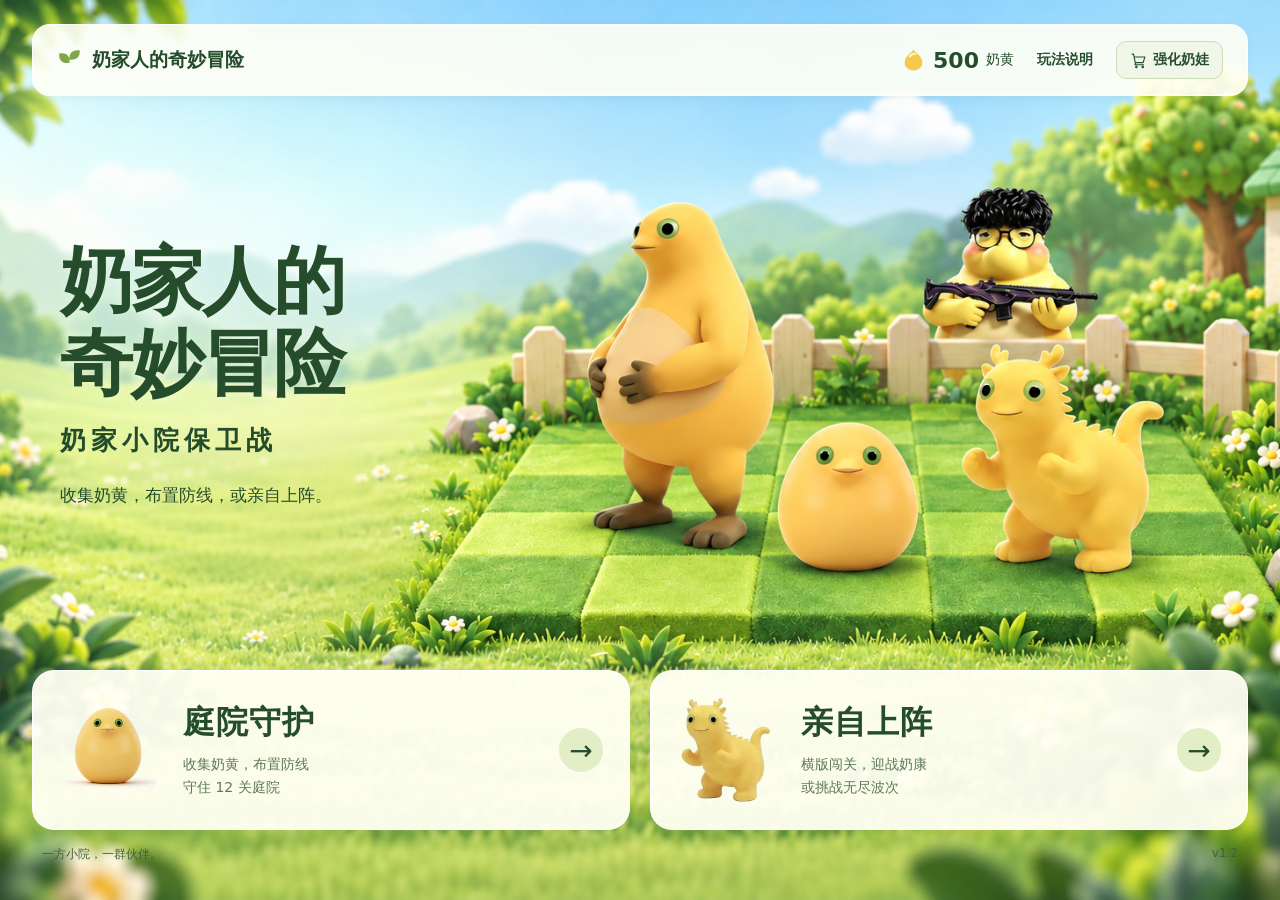
==== commit 6205acbe: "feat: 统一绿色庭院界面并更新强化入口图标" ====
--- a/src/index.html
+++ b/src/index.html
@@ -22,7 +22,7 @@
           <strong data-custard-balance>--</strong><span>奶黄</span>
         </div>
         <button class="text-button" type="button" data-open="helpModal">玩法说明</button>
-        <a class="upgrade-entry" href="upgrade.html"><svg viewBox="0 0 24 24" aria-hidden="true"><path d="m12 3 2.7 5.5 6.1.9-4.4 4.3 1 6.1-5.4-2.9-5.4 2.9 1-6.1-4.4-4.3 6.1-.9Z" fill="none" stroke="currentColor" stroke-width="1.6" stroke-linejoin="round"/></svg>强化奶娃</a>
+        <a class="upgrade-entry" href="upgrade.html"><svg viewBox="0 0 24 24" aria-hidden="true"><g fill="none" stroke="currentColor" stroke-width="1.6" stroke-linecap="round" stroke-linejoin="round"><path d="M3 3h2l2.4 12h11.2L21 7H6M8 15l-1 3h12"/><circle cx="9" cy="21" r="1"/><circle cx="18" cy="21" r="1"/></g></svg>强化奶娃</a>
       </nav>
     </header>
     <header class="hero">
